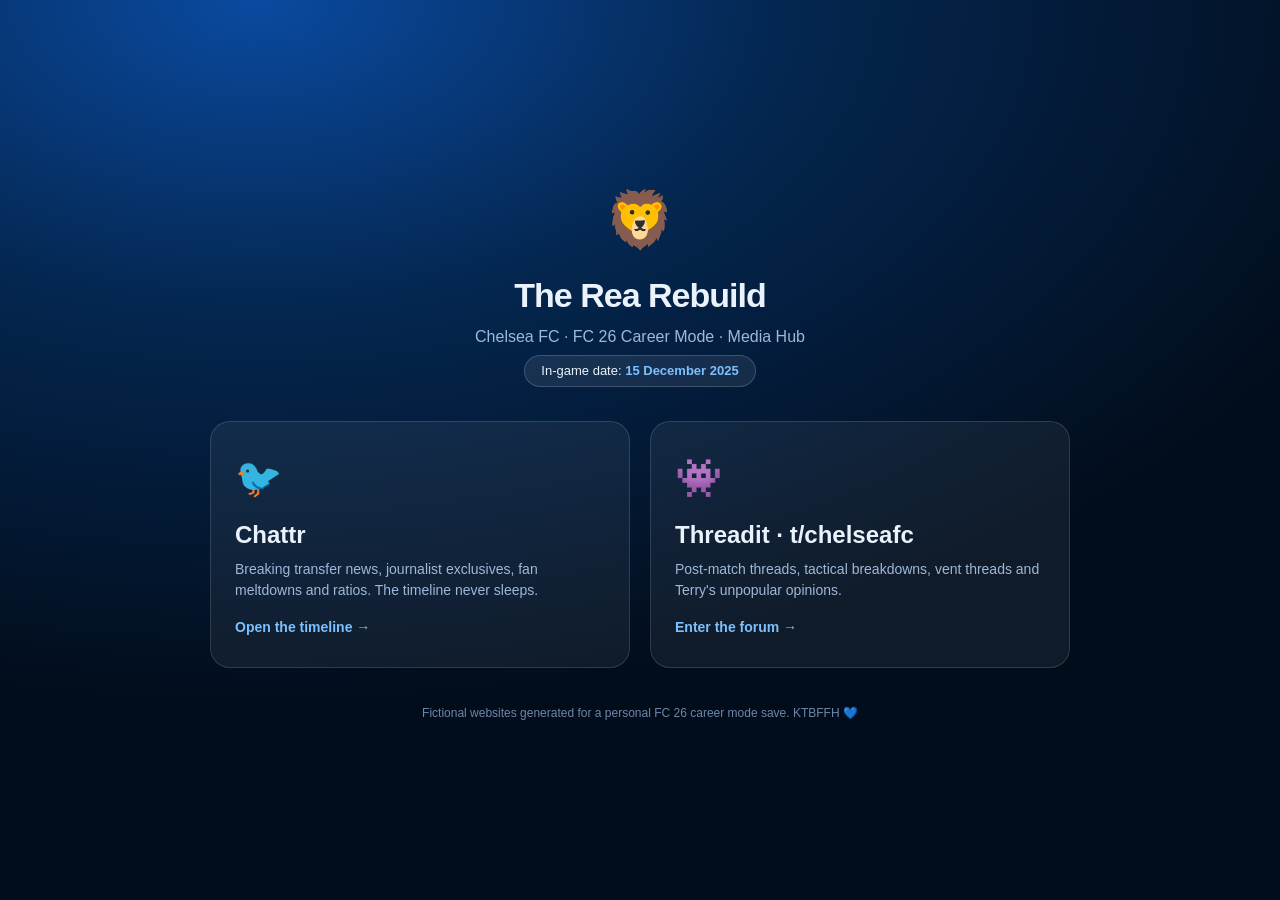
==== index.html @ b20f8cad "Add Chattr and Threadit fake fan sites for FC 26 Chelsea career mode Static, dependency-free sites r" ====
<!DOCTYPE html>
<html lang="en">
<head>
  <meta charset="UTF-8">
  <meta name="viewport" content="width=device-width, initial-scale=1.0">
  <title>CFC Career Mode — Media Hub</title>
  <link rel="icon" href="data:image/svg+xml,<svg xmlns='http://www.w3.org/2000/svg' viewBox='0 0 100 100'><text y='.9em' font-size='90'>🦁</text></svg>">
  <style>
    * { box-sizing: border-box; }
    body {
      margin: 0; min-height: 100vh; display: flex; align-items: center; justify-content: center;
      background: radial-gradient(1200px 700px at 20% 0%, #0a4aa0 0%, #04264f 45%, #020d1c 100%);
      color: #eaf2fb; font: 16px/1.5 -apple-system, "Segoe UI", Roboto, Helvetica, Arial, sans-serif;
      padding: 32px 16px;
    }
    .wrap { max-width: 860px; width: 100%; text-align: center; }
    .crest { font-size: 56px; }
    h1 { font-size: 34px; margin: 8px 0 4px; letter-spacing: -1px; }
    .sub { color: #9db8d8; margin-bottom: 6px; }
    .date { display: inline-block; background: #ffffff14; border: 1px solid #ffffff2b; border-radius: 9999px; padding: 5px 16px; font-size: 13px; margin-bottom: 34px; }
    .date b { color: #7cc0ff; }
    .cards { display: grid; grid-template-columns: 1fr 1fr; gap: 20px; }
    a.card {
      background: #ffffff0f; border: 1px solid #ffffff22; border-radius: 20px;
      padding: 28px 24px; text-decoration: none; color: inherit; text-align: left;
      transition: transform .15s ease, background .15s ease;
    }
    a.card:hover { transform: translateY(-4px); background: #ffffff1a; }
    .card .icon { font-size: 38px; }
    .card h2 { margin: 10px 0 6px; font-size: 24px; }
    .card p { margin: 0; color: #9db8d8; font-size: 14px; }
    .card .go { display: inline-block; margin-top: 16px; font-weight: 700; color: #7cc0ff; font-size: 14px; }
    .foot { margin-top: 36px; font-size: 12px; color: #6d87a8; }
    @media (max-width: 640px) { .cards { grid-template-columns: 1fr; } }
  </style>
</head>
<body>
  <div class="wrap">
    <div class="crest">🦁</div>
    <h1>The Rea Rebuild</h1>
    <div class="sub">Chelsea FC · FC 26 Career Mode · Media Hub</div>
    <div class="date">In-game date: <b id="game-date">…</b></div>
    <div class="cards">
      <a class="card" href="chattr/index.html">
        <div class="icon">🐦</div>
        <h2>Chattr</h2>
        <p>Breaking transfer news, journalist exclusives, fan meltdowns and ratios. The timeline never sleeps.</p>
        <span class="go">Open the timeline →</span>
      </a>
      <a class="card" href="threadit/index.html">
        <div class="icon">👾</div>
        <h2>Threadit · t/chelseafc</h2>
        <p>Post-match threads, tactical breakdowns, vent threads and Terry's unpopular opinions.</p>
        <span class="go">Enter the forum →</span>
      </a>
    </div>
    <div class="foot">Fictional websites generated for a personal FC 26 career mode save. KTBFFH 💙</div>
  </div>
  <script>
    fetch("data/season.json").then(r => r.json())
      .then(s => { document.getElementById("game-date").textContent = s.currentDate; })
      .catch(() => { document.getElementById("game-date").textContent = "—"; });
  </script>
</body>
</html>
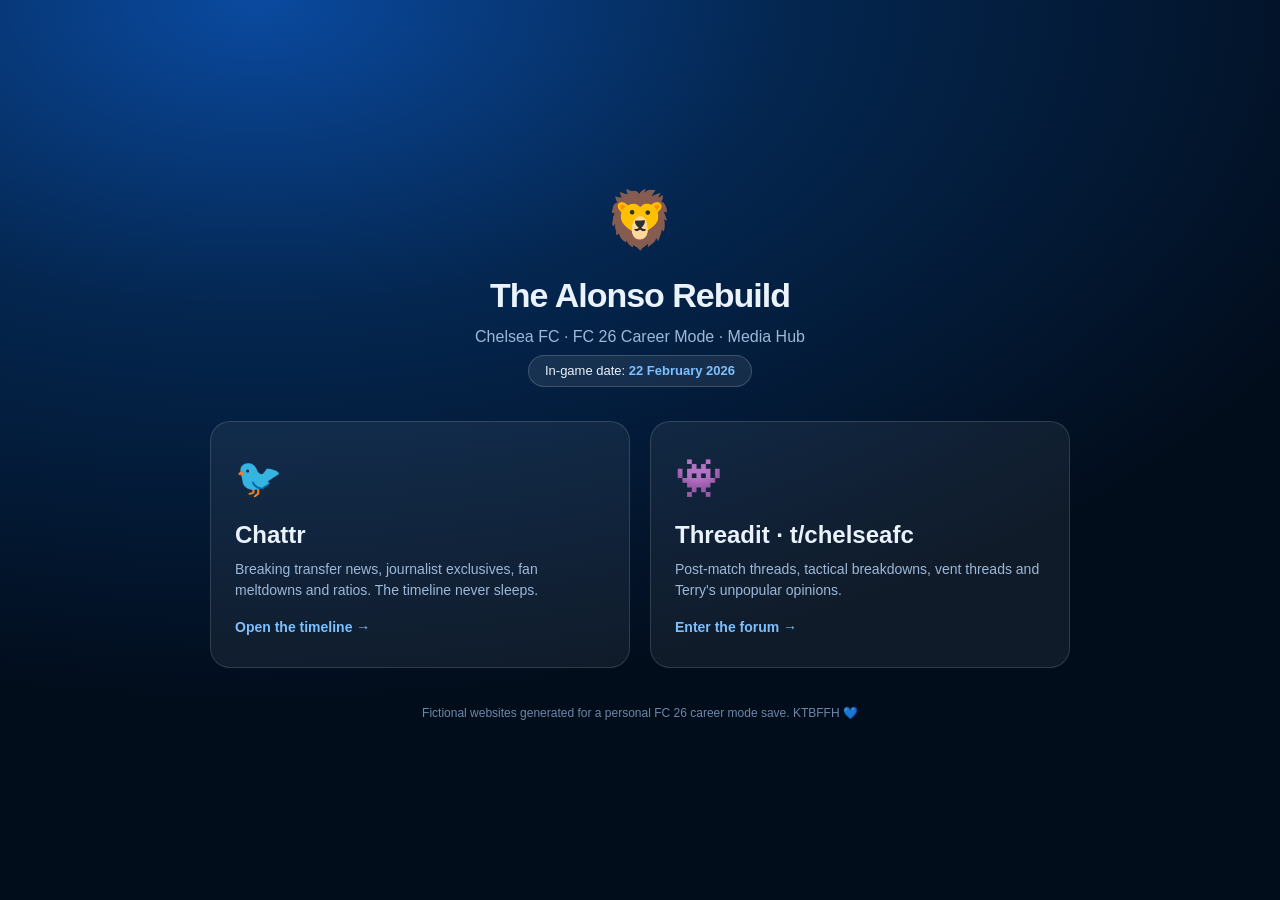
==== commit 7276f57f: "Replace demo content with real save data (22 Feb 2026, Xabi Alonso era) - Real Premier League table " ====
--- a/index.html
+++ b/index.html
@@ -37,7 +37,7 @@
 <body>
   <div class="wrap">
     <div class="crest">🦁</div>
-    <h1>The Rea Rebuild</h1>
+    <h1>The Alonso Rebuild</h1>
     <div class="sub">Chelsea FC · FC 26 Career Mode · Media Hub</div>
     <div class="date">In-game date: <b id="game-date">…</b></div>
     <div class="cards">
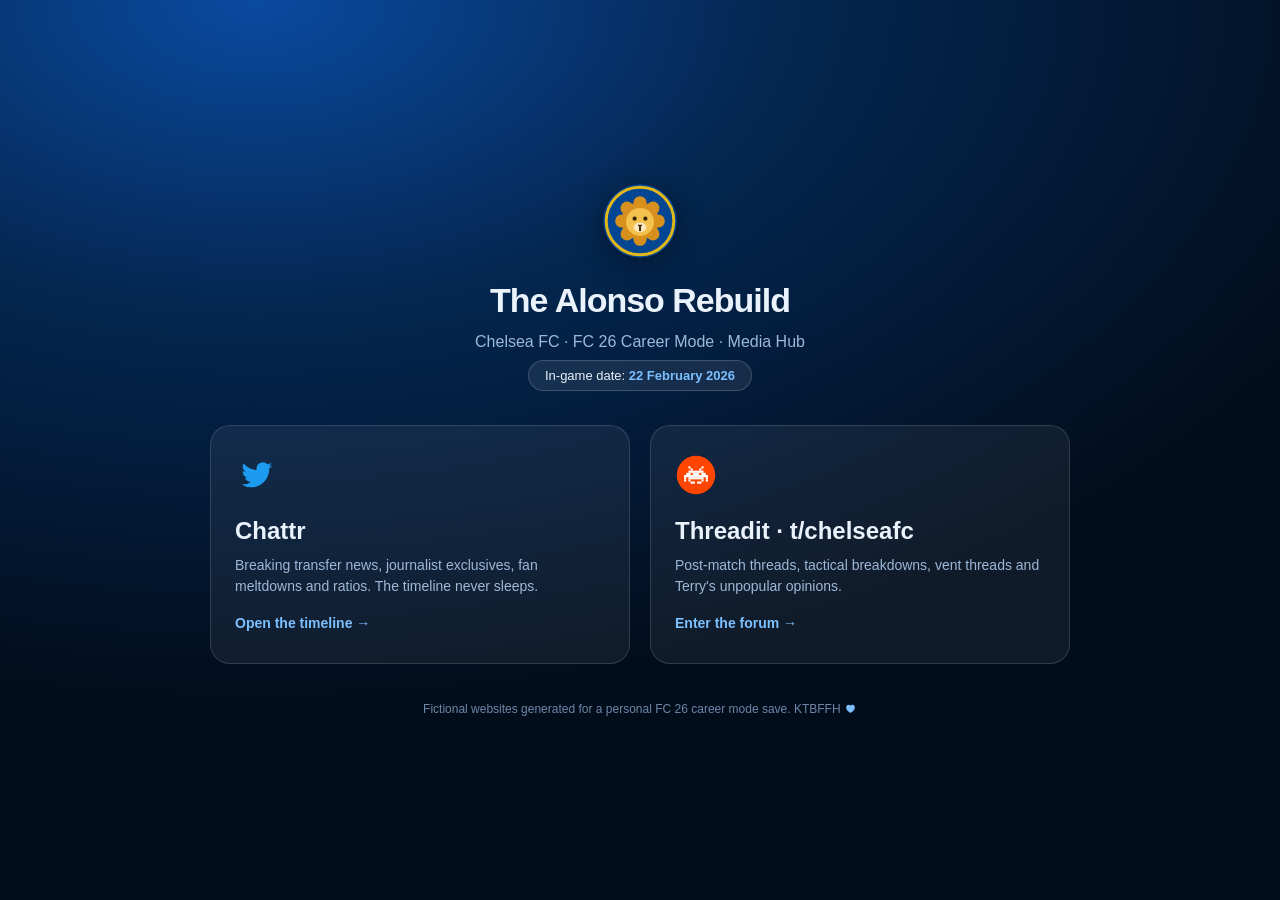
==== commit eaf0e277: "Replace all interface emojis with hand-drawn SVG icons - Chattr: custom bird logo, outline nav set (" ====
--- a/index.html
+++ b/index.html
@@ -4,7 +4,7 @@
   <meta charset="UTF-8">
   <meta name="viewport" content="width=device-width, initial-scale=1.0">
   <title>CFC Career Mode — Media Hub</title>
-  <link rel="icon" href="data:image/svg+xml,<svg xmlns='http://www.w3.org/2000/svg' viewBox='0 0 100 100'><text y='.9em' font-size='90'>🦁</text></svg>">
+  <link rel="icon" href="data:image/svg+xml,%3Csvg xmlns='http://www.w3.org/2000/svg' viewBox='0 0 24 24'%3E%3Ccircle cx='12' cy='12' r='11.3' fill='%23034694'/%3E%3Ccircle cx='12' cy='12' r='10.4' fill='none' stroke='%23e2b719' stroke-width='.9'/%3E%3Cg transform='translate(12 12) scale(.72) translate(-12 -12.5)'%3E%3Cg fill='%23d78f1e'%3E%3Ccircle cx='12' cy='4.7' r='2.8'/%3E%3Ccircle cx='17.52' cy='6.98' r='2.8'/%3E%3Ccircle cx='19.8' cy='12.5' r='2.8'/%3E%3Ccircle cx='17.52' cy='18.02' r='2.8'/%3E%3Ccircle cx='12' cy='20.3' r='2.8'/%3E%3Ccircle cx='6.48' cy='18.02' r='2.8'/%3E%3Ccircle cx='4.2' cy='12.5' r='2.8'/%3E%3Ccircle cx='6.48' cy='6.98' r='2.8'/%3E%3Ccircle cx='12' cy='12.5' r='8'/%3E%3C/g%3E%3Ccircle cx='12' cy='12.9' r='6' fill='%23f2c14e'/%3E%3Cellipse cx='12' cy='15.2' rx='2.7' ry='2.1' fill='%23fbe8bd'/%3E%3Ccircle cx='9.7' cy='11.5' r='.9' fill='%233d2508'/%3E%3Ccircle cx='14.3' cy='11.5' r='.9' fill='%233d2508'/%3E%3Cpath d='M10.95 14.1h2.1L12 15.5z' fill='%233d2508'/%3E%3C/g%3E%3C/svg%3E">
   <style>
     * { box-sizing: border-box; }
     body {
@@ -14,7 +14,7 @@
       padding: 32px 16px;
     }
     .wrap { max-width: 860px; width: 100%; text-align: center; }
-    .crest { font-size: 56px; }
+    .crest svg { width: 78px; height: 78px; filter: drop-shadow(0 4px 14px rgba(0,0,0,.4)); }
     h1 { font-size: 34px; margin: 8px 0 4px; letter-spacing: -1px; }
     .sub { color: #9db8d8; margin-bottom: 6px; }
     .date { display: inline-block; background: #ffffff14; border: 1px solid #ffffff2b; border-radius: 9999px; padding: 5px 16px; font-size: 13px; margin-bottom: 34px; }
@@ -26,35 +26,36 @@
       transition: transform .15s ease, background .15s ease;
     }
     a.card:hover { transform: translateY(-4px); background: #ffffff1a; }
-    .card .icon { font-size: 38px; }
+    .card .icon svg { width: 42px; height: 42px; }
     .card h2 { margin: 10px 0 6px; font-size: 24px; }
     .card p { margin: 0; color: #9db8d8; font-size: 14px; }
     .card .go { display: inline-block; margin-top: 16px; font-weight: 700; color: #7cc0ff; font-size: 14px; }
     .foot { margin-top: 36px; font-size: 12px; color: #6d87a8; }
+    .foot svg { width: 13px; height: 13px; vertical-align: -2px; }
     @media (max-width: 640px) { .cards { grid-template-columns: 1fr; } }
   </style>
 </head>
 <body>
   <div class="wrap">
-    <div class="crest">🦁</div>
+    <div class="crest"><svg viewBox="0 0 24 24"><circle cx="12" cy="12" r="11.3" fill="#034694"/><circle cx="12" cy="12" r="10.4" fill="none" stroke="#e2b719" stroke-width=".9"/><g transform="translate(12 12) scale(.72) translate(-12 -12.5)"><g fill="#d78f1e"><circle cx="12" cy="4.7" r="2.8"/><circle cx="17.52" cy="6.98" r="2.8"/><circle cx="19.8" cy="12.5" r="2.8"/><circle cx="17.52" cy="18.02" r="2.8"/><circle cx="12" cy="20.3" r="2.8"/><circle cx="6.48" cy="18.02" r="2.8"/><circle cx="4.2" cy="12.5" r="2.8"/><circle cx="6.48" cy="6.98" r="2.8"/><circle cx="12" cy="12.5" r="8"/></g><circle cx="12" cy="12.9" r="6" fill="#f2c14e"/><ellipse cx="12" cy="15.2" rx="2.7" ry="2.1" fill="#fbe8bd"/><circle cx="9.7" cy="11.5" r=".9" fill="#3d2508"/><circle cx="14.3" cy="11.5" r=".9" fill="#3d2508"/><path d="M10.95 14.1h2.1L12 15.5z" fill="#3d2508"/><path d="M12 15.5v.9" stroke="#3d2508" stroke-width=".9" stroke-linecap="round"/></g></svg></div>
     <h1>The Alonso Rebuild</h1>
     <div class="sub">Chelsea FC · FC 26 Career Mode · Media Hub</div>
     <div class="date">In-game date: <b id="game-date">…</b></div>
     <div class="cards">
       <a class="card" href="chattr/index.html">
-        <div class="icon">🐦</div>
+        <div class="icon"><svg viewBox="0 0 24 24"><path fill="#1d9bf0" d="M21.3 6.4c-.65.29-1.35.48-2.08.57a3.63 3.63 0 0 0 1.59-2c-.7.41-1.47.71-2.29.87a3.61 3.61 0 0 0-6.24 2.47c0 .28.03.56.09.82A10.25 10.25 0 0 1 4.93 5.4a3.6 3.6 0 0 0 1.12 4.82 3.58 3.58 0 0 1-1.64-.45v.05a3.61 3.61 0 0 0 2.9 3.54c-.3.08-.63.13-.96.13-.23 0-.46-.02-.68-.07a3.62 3.62 0 0 0 3.37 2.51 7.25 7.25 0 0 1-4.48 1.55c-.29 0-.58-.02-.86-.05a10.2 10.2 0 0 0 5.54 1.63c6.65 0 10.29-5.51 10.29-10.29l-.01-.47a7.35 7.35 0 0 0 1.81-1.87z"/></svg></div>
         <h2>Chattr</h2>
         <p>Breaking transfer news, journalist exclusives, fan meltdowns and ratios. The timeline never sleeps.</p>
         <span class="go">Open the timeline →</span>
       </a>
       <a class="card" href="threadit/index.html">
-        <div class="icon">👾</div>
+        <div class="icon"><svg viewBox="0 0 24 24"><circle cx="12" cy="12" r="11" fill="#ff4500"/><g fill="#fff" transform="translate(4.56 4.56) scale(.62)"><rect x="5" y="4" width="2" height="2"/><rect x="17" y="4" width="2" height="2"/><rect x="7" y="6" width="2" height="2"/><rect x="15" y="6" width="2" height="2"/><rect x="5" y="8" width="14" height="2"/><rect x="3" y="10" width="4" height="2"/><rect x="9" y="10" width="6" height="2"/><rect x="17" y="10" width="4" height="2"/><rect x="1" y="12" width="22" height="2"/><rect x="1" y="14" width="2" height="2"/><rect x="5" y="14" width="14" height="2"/><rect x="21" y="14" width="2" height="2"/><rect x="1" y="16" width="2" height="2"/><rect x="5" y="16" width="2" height="2"/><rect x="17" y="16" width="2" height="2"/><rect x="21" y="16" width="2" height="2"/><rect x="7" y="18" width="4" height="2"/><rect x="13" y="18" width="4" height="2"/></g></svg></div>
         <h2>Threadit · t/chelseafc</h2>
         <p>Post-match threads, tactical breakdowns, vent threads and Terry's unpopular opinions.</p>
         <span class="go">Enter the forum →</span>
       </a>
     </div>
-    <div class="foot">Fictional websites generated for a personal FC 26 career mode save. KTBFFH 💙</div>
+    <div class="foot">Fictional websites generated for a personal FC 26 career mode save. KTBFFH <svg viewBox="0 0 24 24"><path fill="#7cc0ff" d="M12 20.3C7.2 17.2 4 13.9 4 10.1 4 7.3 6 5.3 8.6 5.3c1.5 0 2.8.7 3.4 1.8.6-1.1 1.9-1.8 3.4-1.8C18 5.3 20 7.3 20 10.1c0 3.8-3.2 7.1-8 10.2z"/></svg></div>
   </div>
   <script>
     fetch("data/season.json").then(r => r.json())
